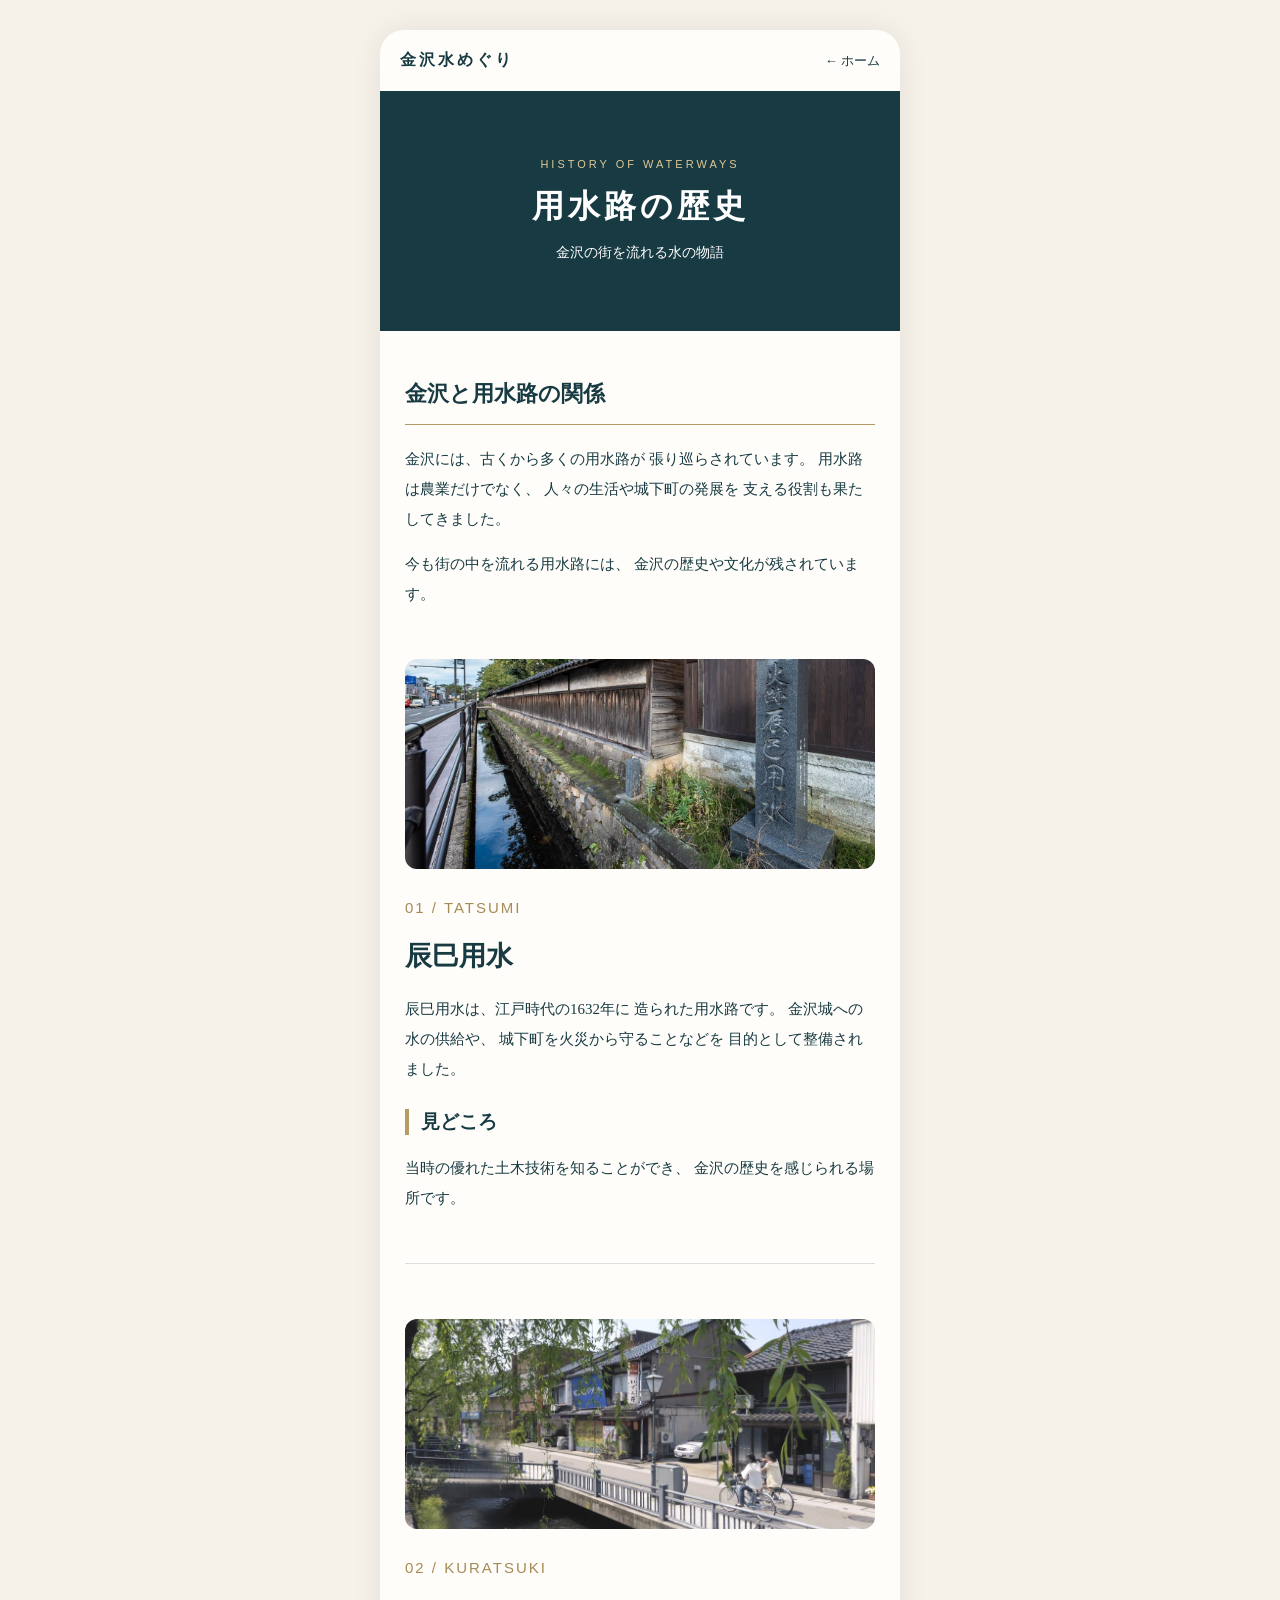
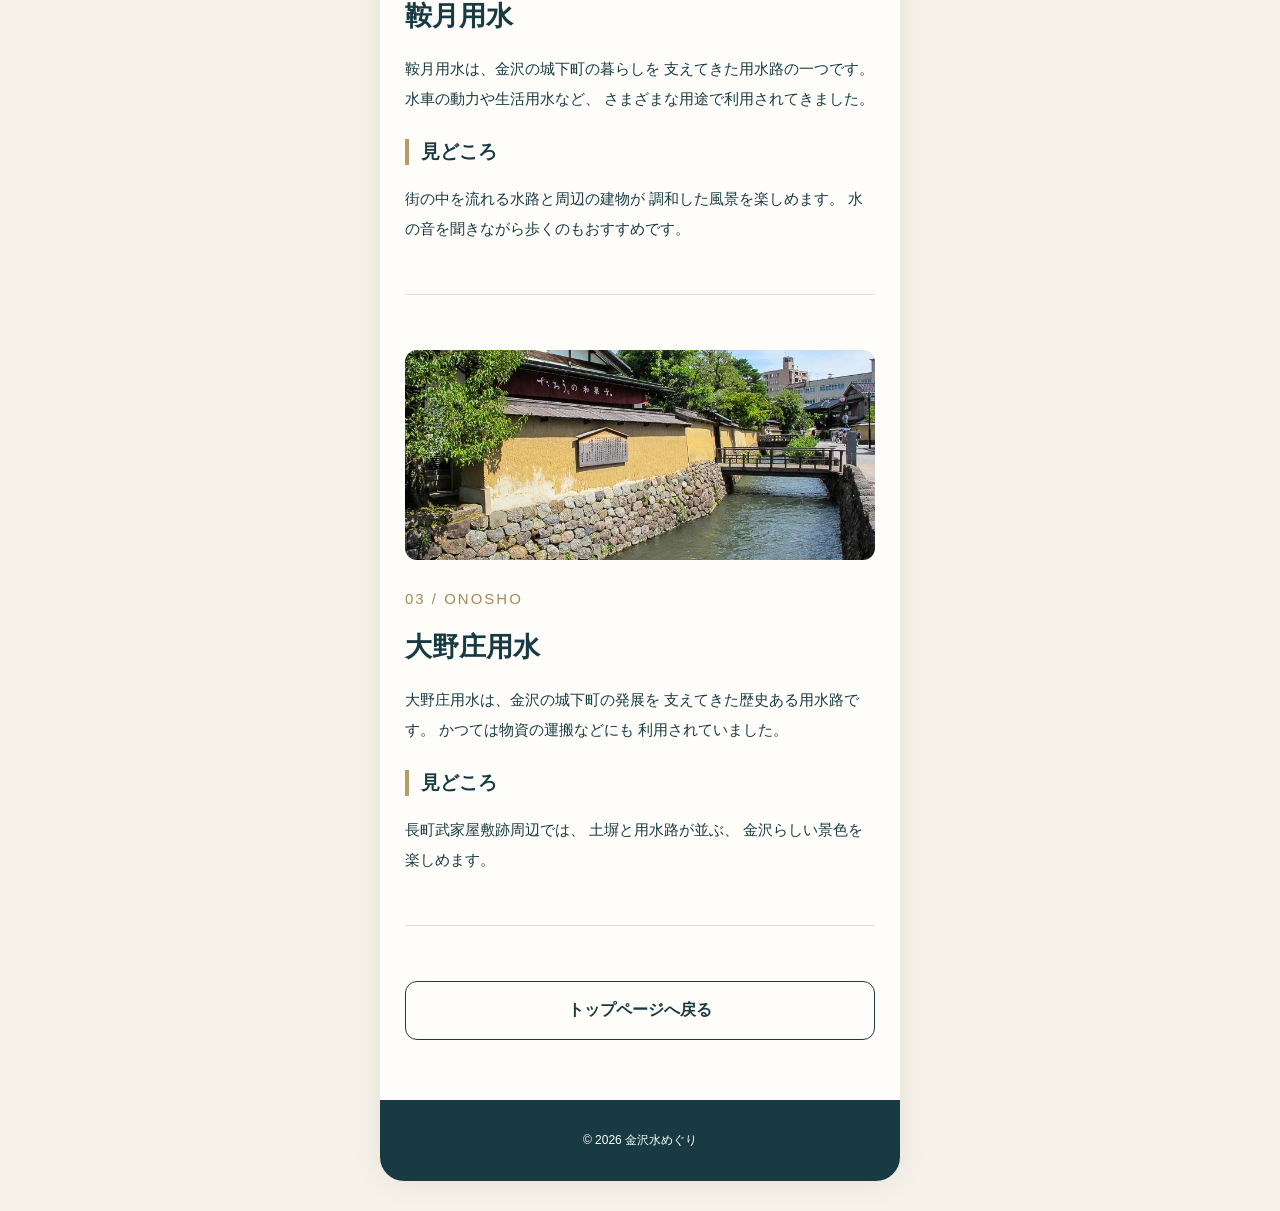
==== history.html @ 0e423199 "Add files via upload" ====
<!DOCTYPE html>
<html lang="ja">
<head>
    <meta charset="UTF-8">
    <meta name="viewport" content="width=device-width, initial-scale=1.0">
    <title>用水路の歴史 | 金沢水めぐり</title>
    <link rel="stylesheet" href="style.css">
</head>
<body>

<div class="site">

    <header class="header">
        <a href="index.html" class="brand">
            金沢水めぐり
        </a>
        <a href="index.html" class="back-link">
            ← ホーム
        </a>
    </header>

    <section class="history-hero">
        <p class="section-label">HISTORY OF WATERWAYS</p>
        <h1>用水路の歴史</h1>
        <p>金沢の街を流れる水の物語</p>
    </section>

    <main class="history-main">

        <section class="history-intro">
            <h2>金沢と用水路の関係</h2>
            <p>
                金沢には、古くから多くの用水路が
                張り巡らされています。
                用水路は農業だけでなく、
                人々の生活や城下町の発展を
                支える役割も果たしてきました。
            </p>
            <p>
                今も街の中を流れる用水路には、
                金沢の歴史や文化が残されています。
            </p>
        </section>

        <section class="waterway">

            <img src="tatsumi.jpg"
                 alt="辰巳用水の風景">

            <p class="waterway-number">01 / TATSUMI</p>
            <h2>辰巳用水</h2>

            <p>
                辰巳用水は、江戸時代の1632年に
                造られた用水路です。
                金沢城への水の供給や、
                城下町を火災から守ることなどを
                目的として整備されました。
            </p>

            <h3>見どころ</h3>
            <p>
                当時の優れた土木技術を知ることができ、
                金沢の歴史を感じられる場所です。
            </p>

        </section>

        <section class="waterway">

            <img src="kuratsuki.jpg"
                 alt="鞍月用水の風景">

            <p class="waterway-number">02 / KURATSUKI</p>
            <h2>鞍月用水</h2>

            <p>
                鞍月用水は、金沢の城下町の暮らしを
                支えてきた用水路の一つです。
                水車の動力や生活用水など、
                さまざまな用途で利用されてきました。
            </p>

            <h3>見どころ</h3>
            <p>
                街の中を流れる水路と周辺の建物が
                調和した風景を楽しめます。
                水の音を聞きながら歩くのもおすすめです。
            </p>

        </section>

        <section class="waterway">

            <img src="onosho.jpg"
                 alt="大野庄用水の風景">

            <p class="waterway-number">03 / ONOSHO</p>
            <h2>大野庄用水</h2>

            <p>
                大野庄用水は、金沢の城下町の発展を
                支えてきた歴史ある用水路です。
                かつては物資の運搬などにも
                利用されていました。
            </p>

            <h3>見どころ</h3>
            <p>
                長町武家屋敷跡周辺では、
                土塀と用水路が並ぶ、
                金沢らしい景色を楽しめます。
            </p>

        </section>

        <a href="index.html" class="return-button">
            トップページへ戻る
        </a>

    </main>

    <footer>
        <p>© 2026 金沢水めぐり</p>
    </footer>

</div>

</body>
</html>
---- style.css ----
:root {
    --navy: #183b43;
    --gold: #b69b64;
    --cream: #f6f2e9;
}

* {
    box-sizing: border-box;
}

body {
    margin: 0;
    background: var(--cream);
    color: var(--navy);
    font-family: "Yu Mincho", "Hiragino Mincho ProN", serif;
}

.site {
    max-width: 520px;
    min-height: 100vh;
    margin: auto;
    background: #fffdf9;
    box-shadow: 0 0 30px rgba(0,0,0,0.08);
}

.header {
    display: flex;
    justify-content: space-between;
    align-items: center;
    padding: 20px;
    border-bottom: 1px solid var(--navy);
}

.brand {
    font-weight: bold;
    letter-spacing: 3px;
    color: var(--navy);
    text-decoration: none;
}

.language {
    border: 1px solid var(--navy);
    border-radius: 20px;
    background: transparent;
    color: var(--navy);
    padding: 8px 12px;
    cursor: pointer;
}

.hero {
    min-height: 340px;
    display: flex;
    align-items: center;
    justify-content: center;
    text-align: center;

    background:
        linear-gradient(rgba(10,35,42,.45), rgba(10,35,42,.6)),
        url("kanazawa-water.jpg") center/cover;
    color: white;
}

.hero-content {
    padding: 30px 20px;
}

.hero-subtitle {
    font-family: sans-serif;
    font-size: 11px;
    letter-spacing: 4px;
    color: #e8d7ad;
}

.hero h1 {
    font-size: clamp(34px, 9vw, 46px);
    line-height: 1.5;
    letter-spacing: 5px;
    margin: 15px 0;
}

.hero-description {
    line-height: 2;
    font-size: 14px;
}

main {
    padding: 35px 25px 50px;
    text-align: center;
}

.section-label {
    color: var(--gold);
    font-family: sans-serif;
    font-size: 11px;
    letter-spacing: 3px;
}

main > h2 {
    font-size: 22px;
    margin-bottom: 35px;
}

.menu {
    display: flex;
    flex-direction: column;
    gap: 20px;
}

.menu-card {
    min-height: 90px;
    border: 1.5px solid var(--navy);
    border-radius: 14px;
    padding: 20px;
    display: flex;
    align-items: center;
    gap: 15px;
    color: var(--navy);
    text-decoration: none;
    background: white;
    transition: 0.2s;
}

.menu-card:hover {
    background: var(--navy);
    color: white;
    transform: translateY(-2px);
}

.menu-number {
    color: var(--gold);
    font-family: sans-serif;
    font-size: 13px;
}

.menu-title {
    flex: 1;
    font-size: 22px;
    font-weight: bold;
    text-align: center;
}

.menu-arrow {
    font-size: 22px;
}

.introduction {
    margin-top: 60px;
    padding: 30px 15px;
    border-top: 1px solid var(--gold);
}

.introduction h2 {
    font-size: 24px;
}

.introduction p {
    line-height: 2.2;
    font-size: 14px;
}

footer {
    padding: 20px;
    background: var(--navy);
    color: white;
    text-align: center;
    font-family: sans-serif;
    font-size: 12px;
}

@media (min-width: 700px) {
    .site {
        margin: 30px auto;
        border-radius: 24px;
        overflow: hidden;
    }
}


/* 歴史ページ */

.back-link {
    color: var(--navy);
    text-decoration: none;
    font-size: 13px;
}

.history-hero {
    background-color: var(--navy);
    color: white;
    padding: 55px 20px;
    text-align: center;
}

.history-hero .section-label {
    color: #dfc796;
}

.history-hero h1 {
    font-size: 32px;
    letter-spacing: 4px;
    margin: 15px 0;
}

.history-hero > p:last-child {
    font-size: 14px;
}

.history-main {
    padding: 30px 25px 60px;
    text-align: left;
}

.history-intro {
    margin-bottom: 50px;
}

.history-intro h2 {
    font-size: 22px;
    border-bottom: 1px solid var(--gold);
    padding-bottom: 15px;
}

.history-intro p,
.waterway p {
    line-height: 2;
    font-size: 15px;
}

.waterway {
    margin-bottom: 55px;
    padding-bottom: 35px;
    border-bottom: 1px solid #ddd;
}

.waterway img {
    width: 100%;
    height: 210px;
    object-fit: cover;
    border-radius: 12px;
    background: #e8e8e8;
}

.waterway-number {
    color: #a68a55;
    font-family: sans-serif;
    font-size: 12px;
    letter-spacing: 2px;
    margin-top: 20px;
}

.waterway h2 {
    font-size: 27px;
    margin: 10px 0 20px;
}

.waterway h3 {
    color: var(--navy);
    border-left: 4px solid var(--gold);
    padding-left: 12px;
    margin-top: 25px;
}

.return-button {
    display: block;
    text-align: center;
    padding: 18px;
    border: 1px solid var(--navy);
    border-radius: 12px;
    color: var(--navy);
    text-decoration: none;
    font-weight: bold;
}

.return-button:hover {
    background: var(--navy);
    color: white;
}
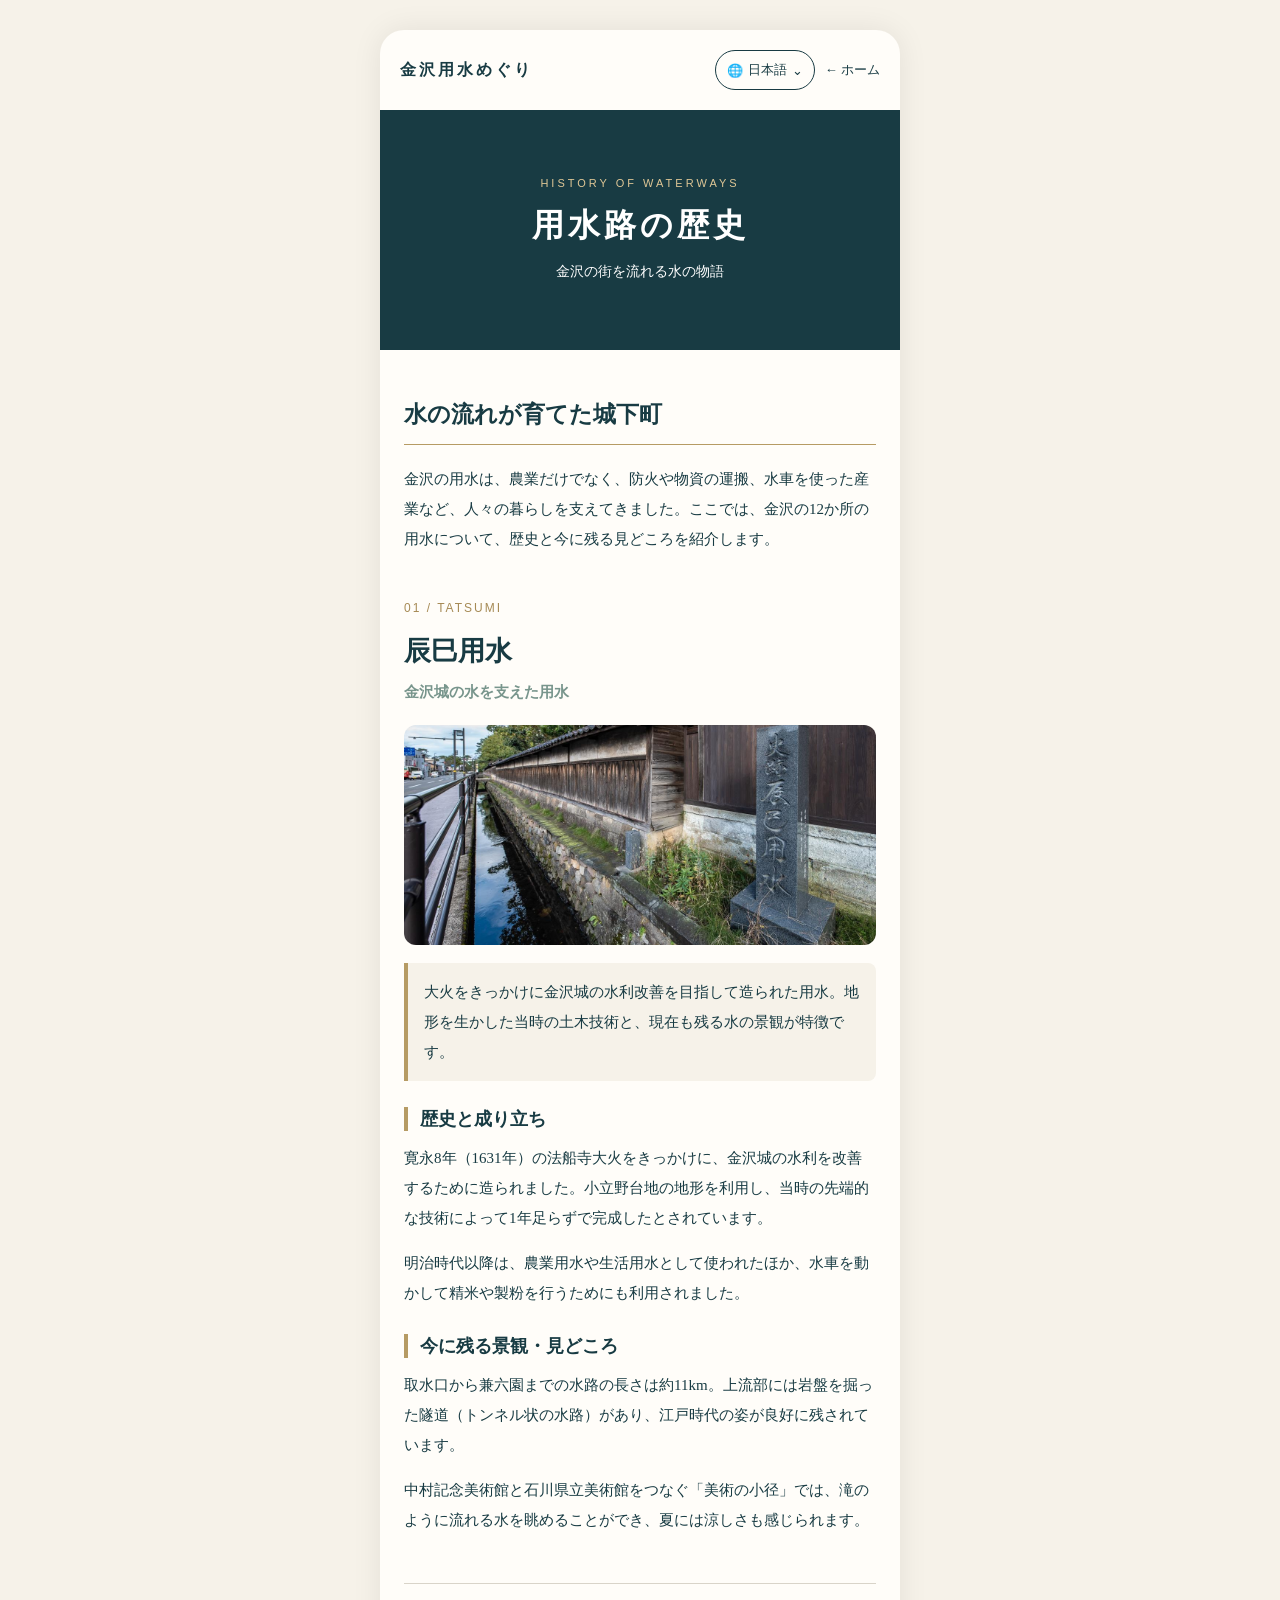
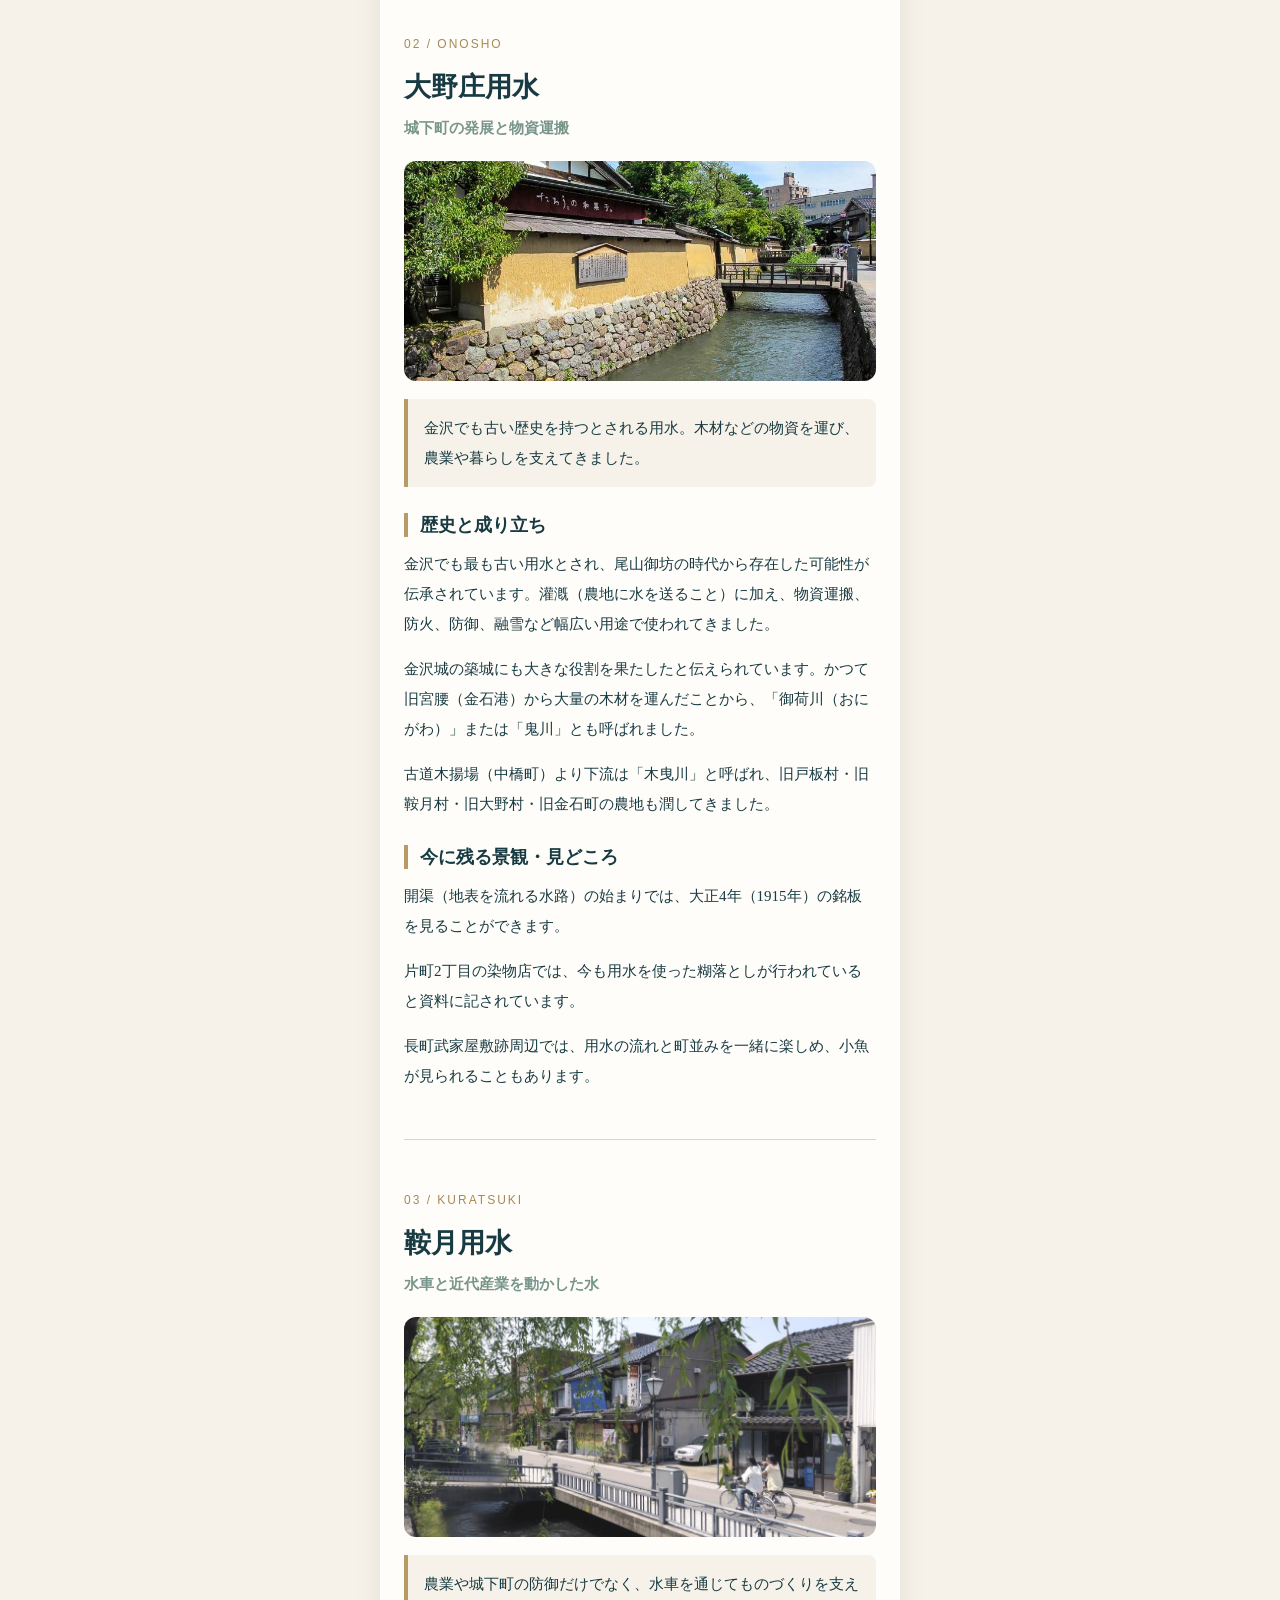
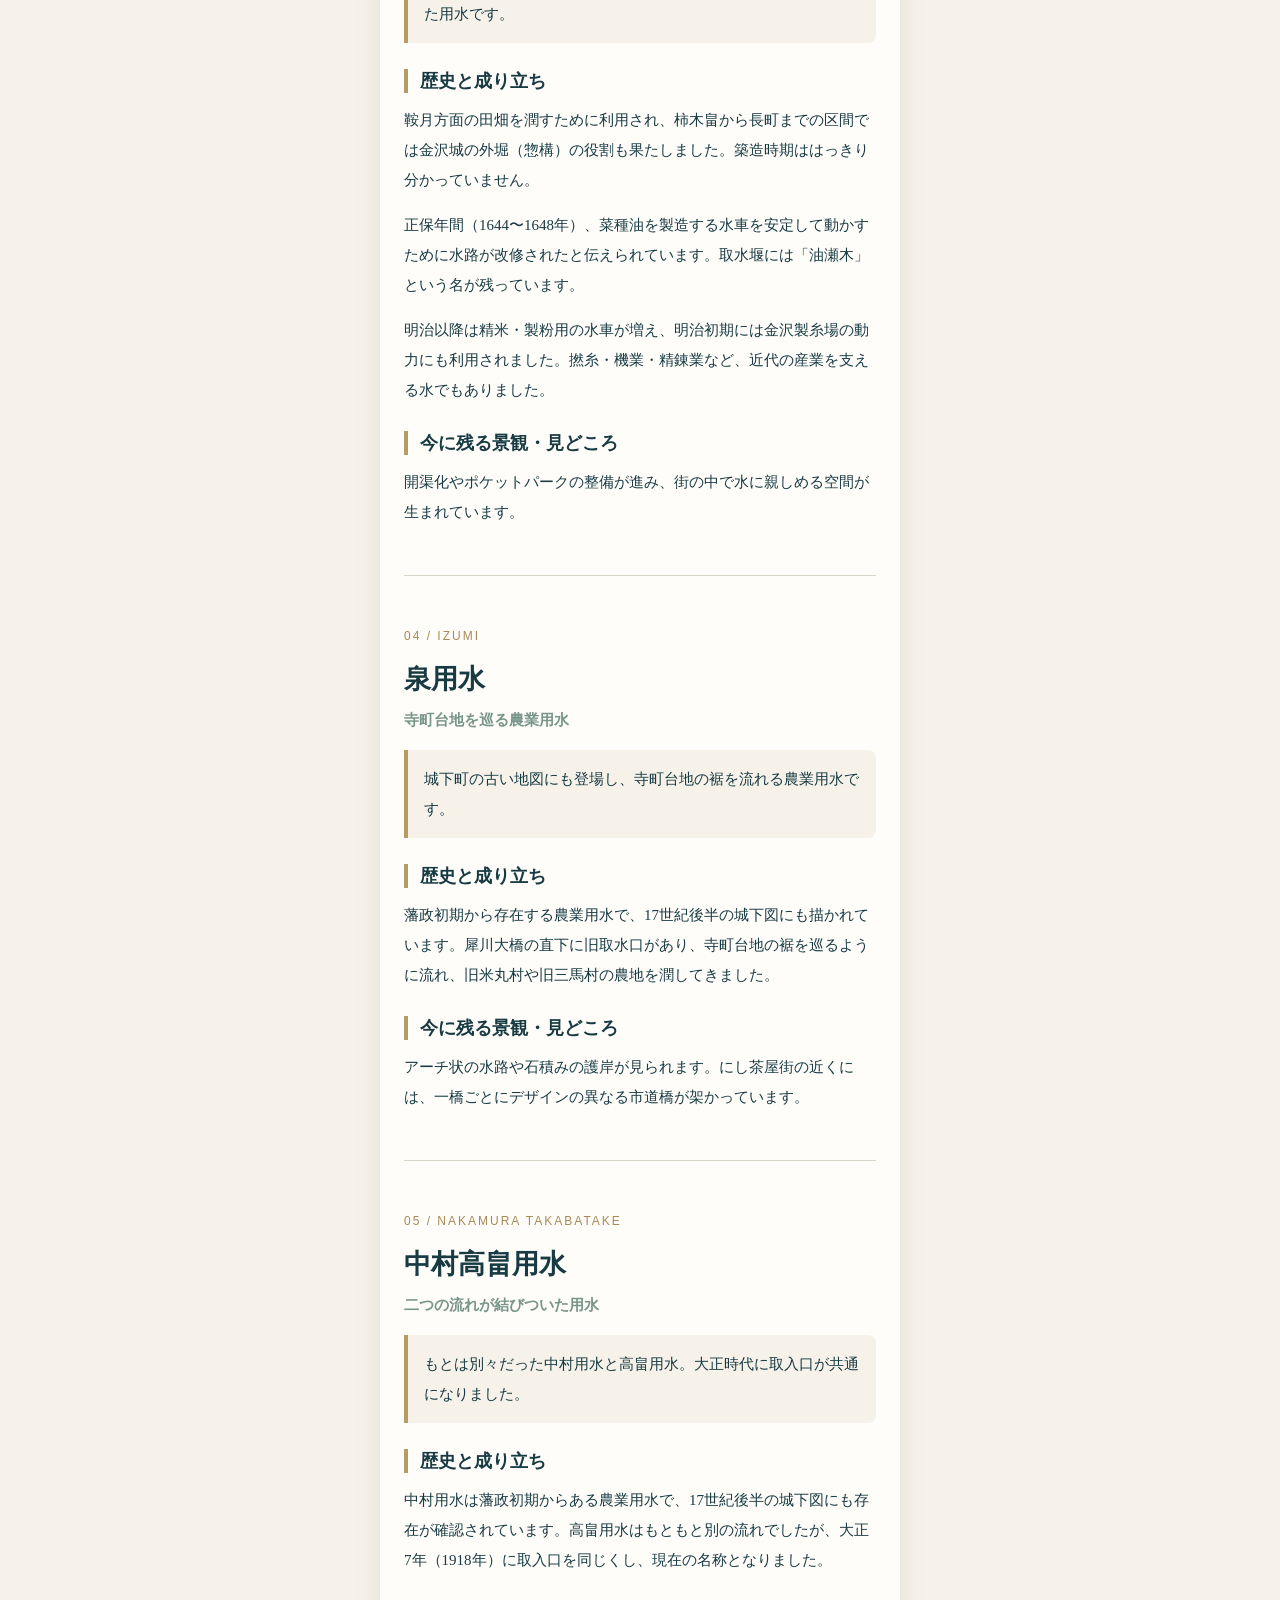
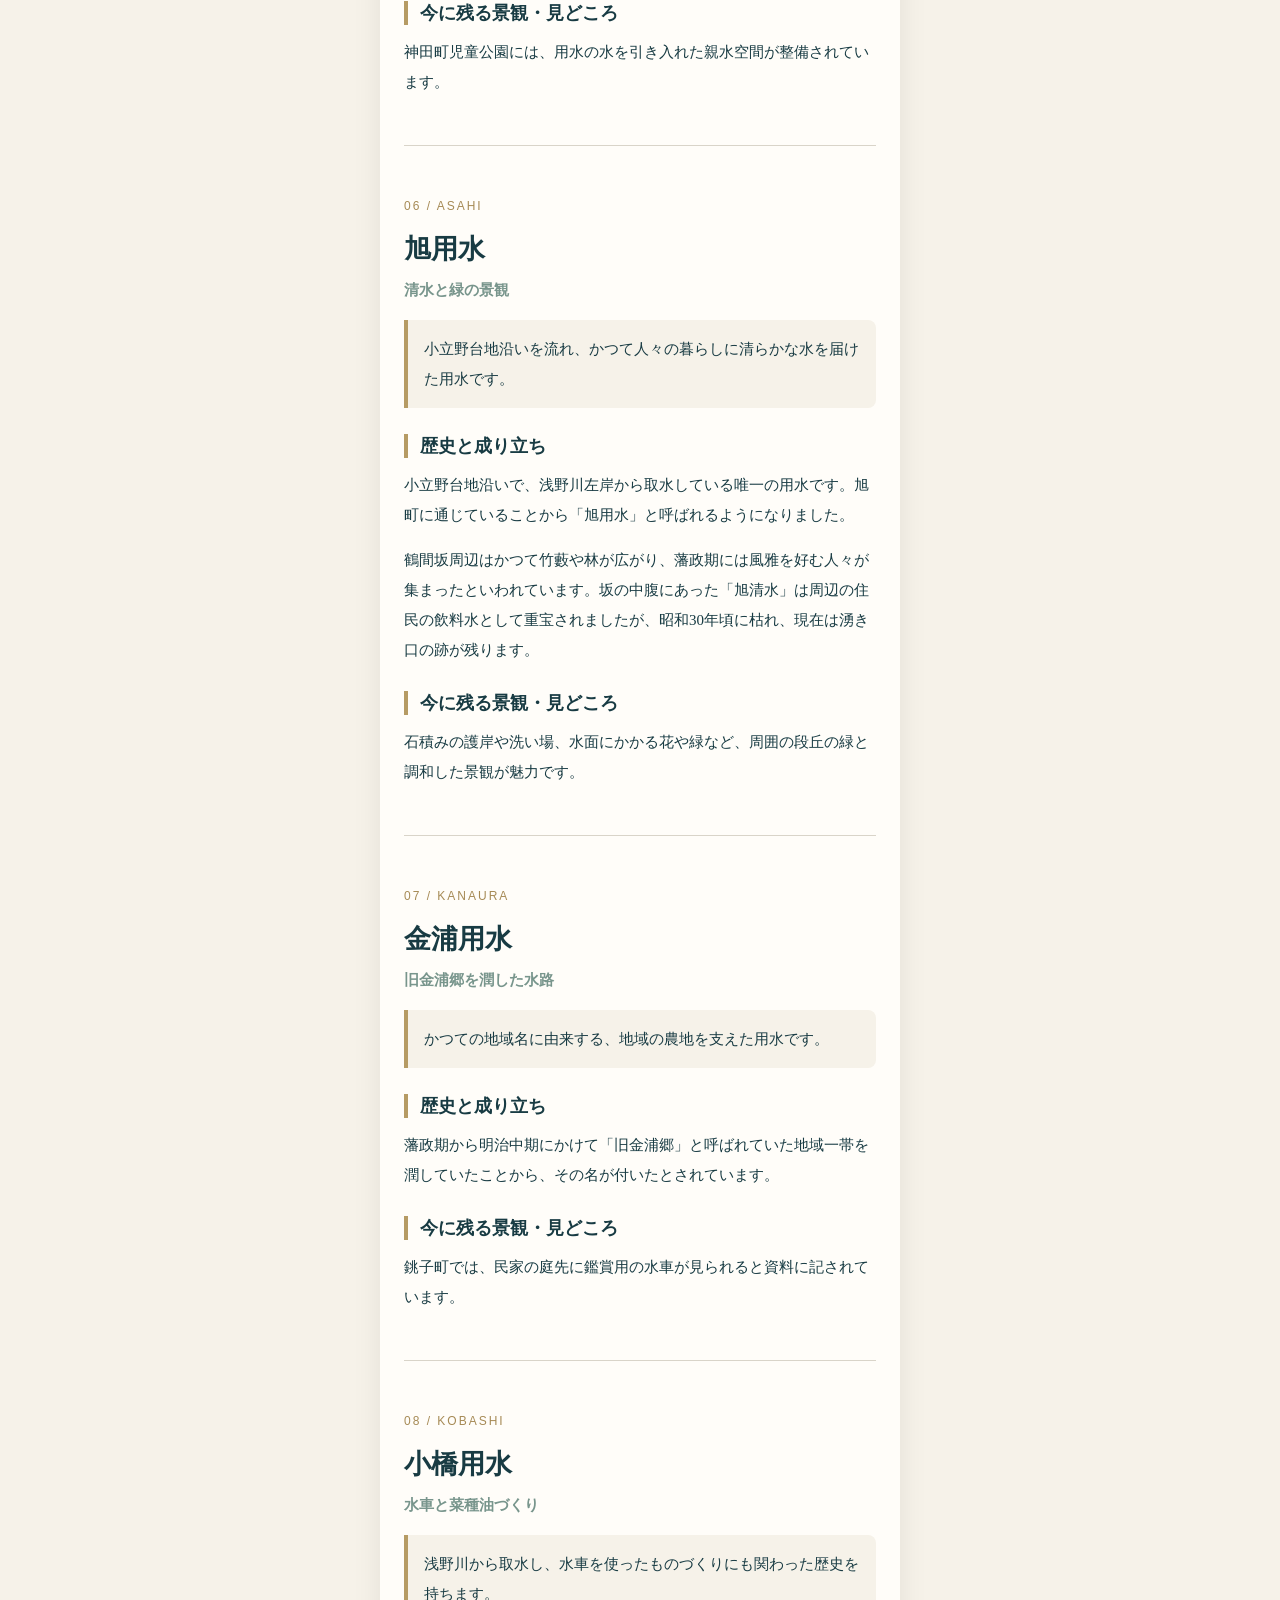
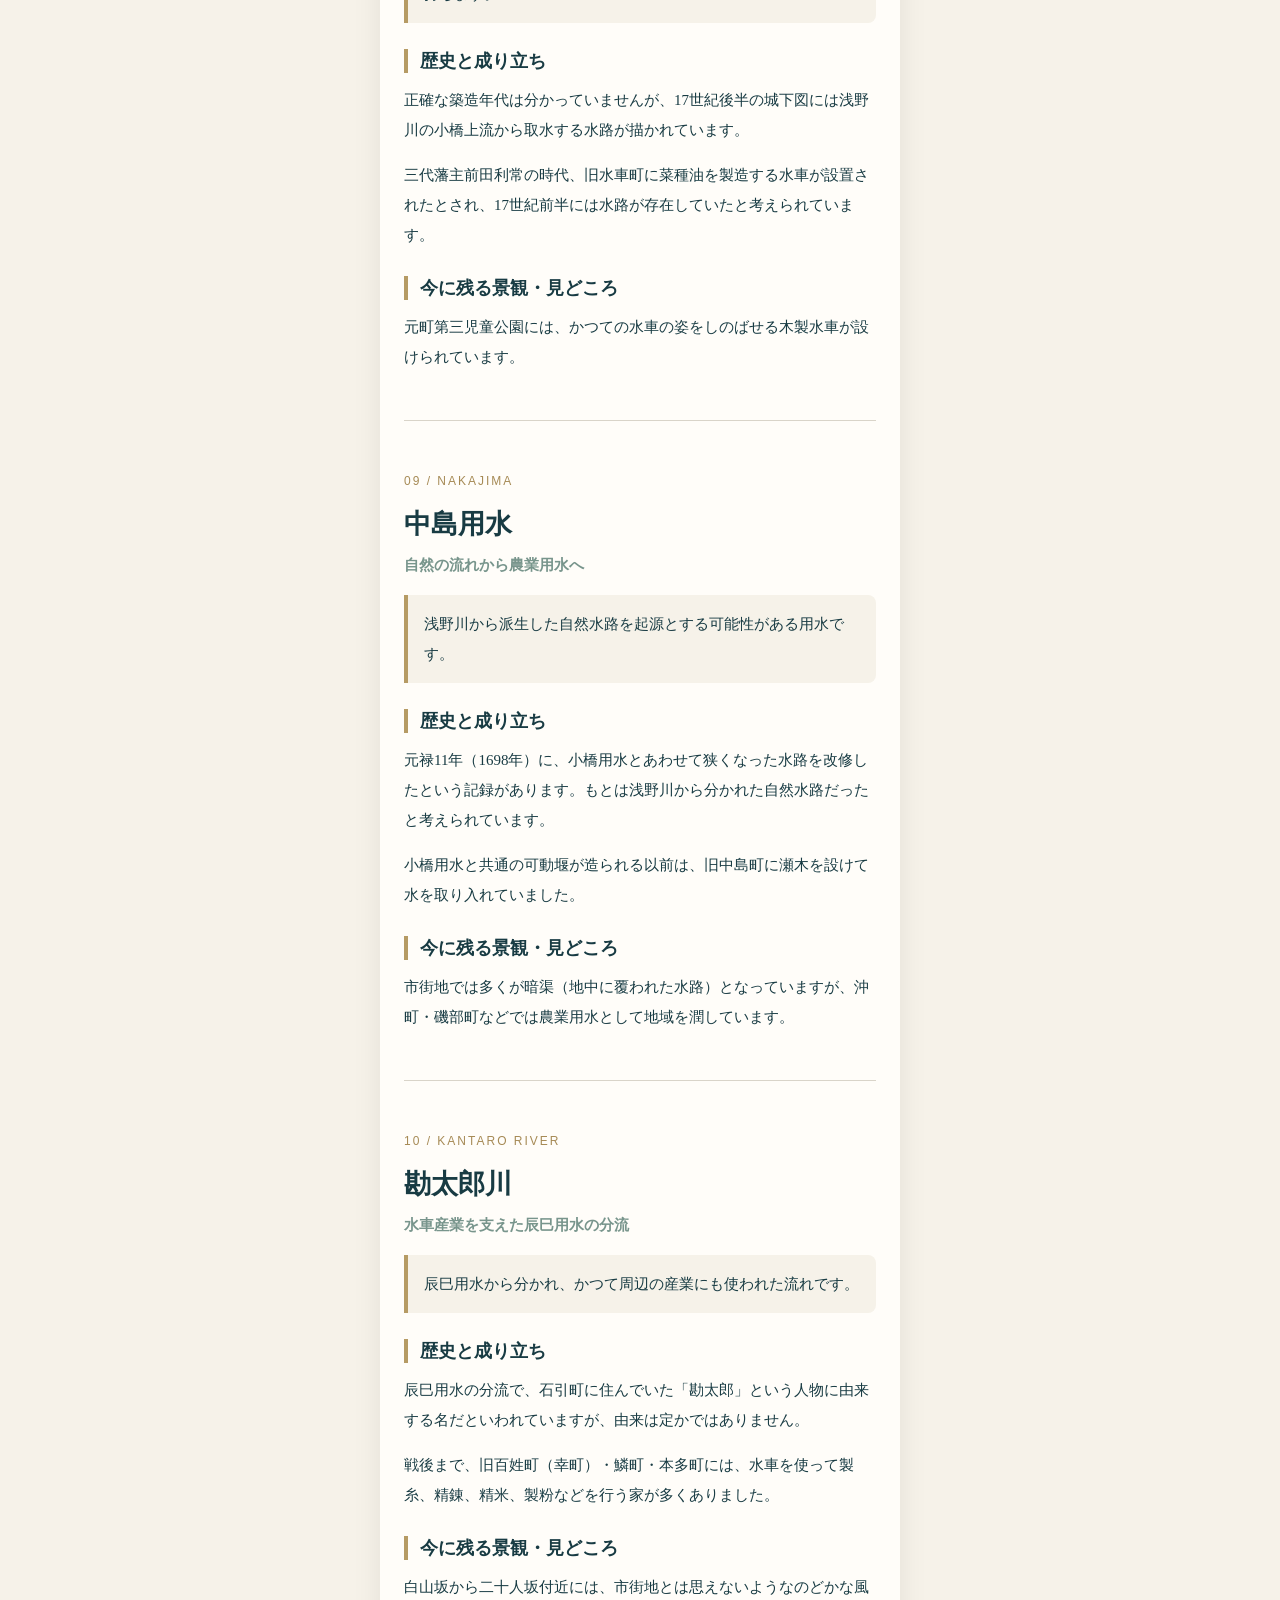
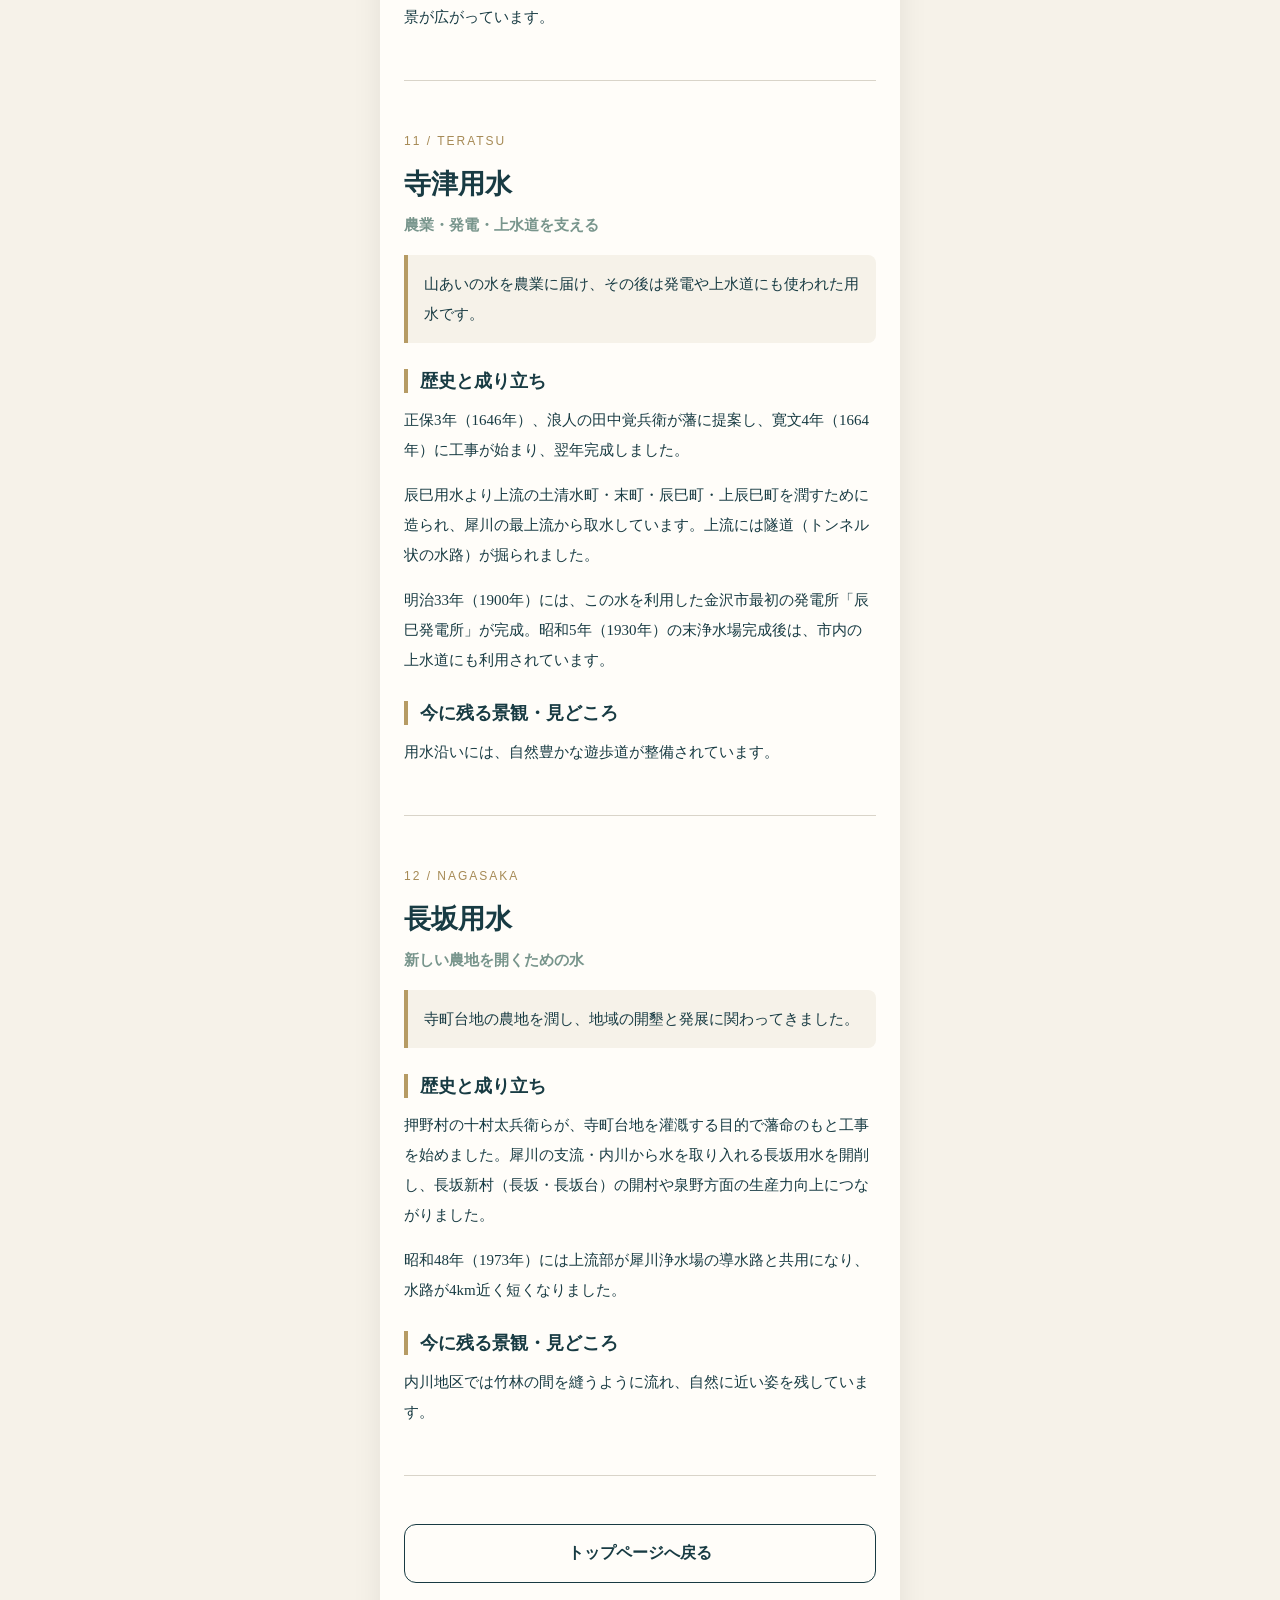
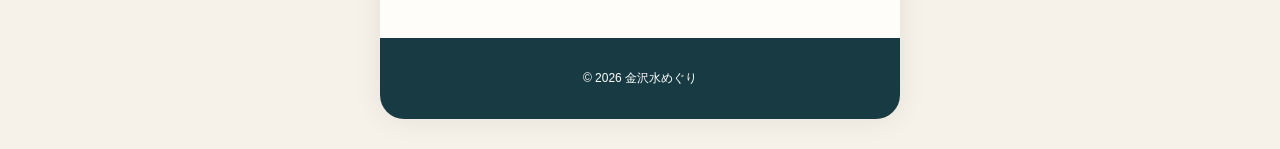
==== commit 17961f35: "Add files via upload" ====
--- a/history.html
+++ b/history.html
@@ -1,131 +1,174 @@
-
-<!DOCTYPE html>
-<html lang="ja">
-<head>
-    <meta charset="UTF-8">
-    <meta name="viewport" content="width=device-width, initial-scale=1.0">
-    <title>用水路の歴史 | 金沢水めぐり</title>
-    <link rel="stylesheet" href="style.css">
-</head>
-<body>
-
-<div class="site">
-
-    <header class="header">
-        <a href="index.html" class="brand">
-            金沢水めぐり
-        </a>
-        <a href="index.html" class="back-link">
-            ← ホーム
-        </a>
-    </header>
-
-    <section class="history-hero">
-        <p class="section-label">HISTORY OF WATERWAYS</p>
-        <h1>用水路の歴史</h1>
-        <p>金沢の街を流れる水の物語</p>
-    </section>
-
-    <main class="history-main">
-
-        <section class="history-intro">
-            <h2>金沢と用水路の関係</h2>
-            <p>
-                金沢には、古くから多くの用水路が
-                張り巡らされています。
-                用水路は農業だけでなく、
-                人々の生活や城下町の発展を
-                支える役割も果たしてきました。
-            </p>
-            <p>
-                今も街の中を流れる用水路には、
-                金沢の歴史や文化が残されています。
-            </p>
-        </section>
-
-        <section class="waterway">
-
-            <img src="tatsumi.jpg"
-                 alt="辰巳用水の風景">
-
-            <p class="waterway-number">01 / TATSUMI</p>
-            <h2>辰巳用水</h2>
-
-            <p>
-                辰巳用水は、江戸時代の1632年に
-                造られた用水路です。
-                金沢城への水の供給や、
-                城下町を火災から守ることなどを
-                目的として整備されました。
-            </p>
-
-            <h3>見どころ</h3>
-            <p>
-                当時の優れた土木技術を知ることができ、
-                金沢の歴史を感じられる場所です。
-            </p>
-
-        </section>
-
-        <section class="waterway">
-
-            <img src="kuratsuki.jpg"
-                 alt="鞍月用水の風景">
-
-            <p class="waterway-number">02 / KURATSUKI</p>
-            <h2>鞍月用水</h2>
-
-            <p>
-                鞍月用水は、金沢の城下町の暮らしを
-                支えてきた用水路の一つです。
-                水車の動力や生活用水など、
-                さまざまな用途で利用されてきました。
-            </p>
-
-            <h3>見どころ</h3>
-            <p>
-                街の中を流れる水路と周辺の建物が
-                調和した風景を楽しめます。
-                水の音を聞きながら歩くのもおすすめです。
-            </p>
-
-        </section>
-
-        <section class="waterway">
-
-            <img src="onosho.jpg"
-                 alt="大野庄用水の風景">
-
-            <p class="waterway-number">03 / ONOSHO</p>
-            <h2>大野庄用水</h2>
-
-            <p>
-                大野庄用水は、金沢の城下町の発展を
-                支えてきた歴史ある用水路です。
-                かつては物資の運搬などにも
-                利用されていました。
-            </p>
-
-            <h3>見どころ</h3>
-            <p>
-                長町武家屋敷跡周辺では、
-                土塀と用水路が並ぶ、
-                金沢らしい景色を楽しめます。
-            </p>
-
-        </section>
-
-        <a href="index.html" class="return-button">
-            トップページへ戻る
-        </a>
-
-    </main>
-
-    <footer>
-        <p>© 2026 金沢水めぐり</p>
-    </footer>
-
-</div>
-
-</body>
-</html>
+<!DOCTYPE html>
+<html lang="ja">
+<head>
+  <meta charset="UTF-8">
+  <meta name="viewport" content="width=device-width, initial-scale=1.0">
+  <title>用水路の歴史 | 金沢水めぐり</title>
+  <link rel="stylesheet" href="style.css">
+  <link rel="stylesheet" href="history.css">
+  <link rel="stylesheet" href="language.css">
+</head>
+<body>
+<div class="site">
+  <header class="header">
+    <a href="index.html" class="brand">金沢用水めぐり</a>
+    <div class="header-actions"><div class="language-picker" id="languagePicker">
+      <button class="language-toggle" id="languageToggle" type="button" aria-haspopup="true" aria-expanded="false" aria-controls="languageOptions"><span aria-hidden="true">🌐</span> <span id="currentLanguage">日本語</span> <span aria-hidden="true">⌄</span></button>
+      <div class="language-options" id="languageOptions" role="menu" hidden></div>
+    </div><a href="index.html" class="back-link">← ホーム</a></div>
+  </header>
+  <section class="history-hero">
+    <p class="section-label">HISTORY OF WATERWAYS</p>
+    <h1>用水路の歴史</h1>
+    <p>金沢の街を流れる水の物語</p>
+  </section>
+  <main class="history-main">
+    <section class="history-intro">
+      <h2>水の流れが育てた城下町</h2>
+      <p>金沢の用水は、農業だけでなく、防火や物資の運搬、水車を使った産業など、人々の暮らしを支えてきました。ここでは、金沢の12か所の用水について、歴史と今に残る見どころを紹介します。</p>
+    </section>
+    <section class="waterway" id="tatsumi">
+      <p class="waterway-number">01 / TATSUMI</p>
+      <h2>辰巳用水</h2>
+      <p class="waterway-tagline">金沢城の水を支えた用水</p>
+      <img src="tatsumi.jpg" alt="辰巳用水の風景" loading="lazy">
+      <p class="waterway-lead">大火をきっかけに金沢城の水利改善を目指して造られた用水。地形を生かした当時の土木技術と、現在も残る水の景観が特徴です。</p>
+      <h3>歴史と成り立ち</h3>
+      <p>寛永8年（1631年）の法船寺大火をきっかけに、金沢城の水利を改善するために造られました。小立野台地の地形を利用し、当時の先端的な技術によって1年足らずで完成したとされています。</p>
+      <p>明治時代以降は、農業用水や生活用水として使われたほか、水車を動かして精米や製粉を行うためにも利用されました。</p>
+      <h3>今に残る景観・見どころ</h3>
+      <p>取水口から兼六園までの水路の長さは約11km。上流部には岩盤を掘った隧道（トンネル状の水路）があり、江戸時代の姿が良好に残されています。</p>
+      <p>中村記念美術館と石川県立美術館をつなぐ「美術の小径」では、滝のように流れる水を眺めることができ、夏には涼しさも感じられます。</p>
+    </section>
+    <section class="waterway" id="onosho">
+      <p class="waterway-number">02 / ONOSHO</p>
+      <h2>大野庄用水</h2>
+      <p class="waterway-tagline">城下町の発展と物資運搬</p>
+      <img src="onosho.jpg" alt="大野庄用水の風景" loading="lazy">
+      <p class="waterway-lead">金沢でも古い歴史を持つとされる用水。木材などの物資を運び、農業や暮らしを支えてきました。</p>
+      <h3>歴史と成り立ち</h3>
+      <p>金沢でも最も古い用水とされ、尾山御坊の時代から存在した可能性が伝承されています。灌漑（農地に水を送ること）に加え、物資運搬、防火、防御、融雪など幅広い用途で使われてきました。</p>
+      <p>金沢城の築城にも大きな役割を果たしたと伝えられています。かつて旧宮腰（金石港）から大量の木材を運んだことから、「御荷川（おにがわ）」または「鬼川」とも呼ばれました。</p>
+      <p>古道木揚場（中橋町）より下流は「木曳川」と呼ばれ、旧戸板村・旧鞍月村・旧大野村・旧金石町の農地も潤してきました。</p>
+      <h3>今に残る景観・見どころ</h3>
+      <p>開渠（地表を流れる水路）の始まりでは、大正4年（1915年）の銘板を見ることができます。</p>
+      <p>片町2丁目の染物店では、今も用水を使った糊落としが行われていると資料に記されています。</p>
+      <p>長町武家屋敷跡周辺では、用水の流れと町並みを一緒に楽しめ、小魚が見られることもあります。</p>
+    </section>
+    <section class="waterway" id="kuratsuki">
+      <p class="waterway-number">03 / KURATSUKI</p>
+      <h2>鞍月用水</h2>
+      <p class="waterway-tagline">水車と近代産業を動かした水</p>
+      <img src="kuratsuki.jpg" alt="鞍月用水の風景" loading="lazy">
+      <p class="waterway-lead">農業や城下町の防御だけでなく、水車を通じてものづくりを支えた用水です。</p>
+      <h3>歴史と成り立ち</h3>
+      <p>鞍月方面の田畑を潤すために利用され、柿木畠から長町までの区間では金沢城の外堀（惣構）の役割も果たしました。築造時期ははっきり分かっていません。</p>
+      <p>正保年間（1644〜1648年）、菜種油を製造する水車を安定して動かすために水路が改修されたと伝えられています。取水堰には「油瀬木」という名が残っています。</p>
+      <p>明治以降は精米・製粉用の水車が増え、明治初期には金沢製糸場の動力にも利用されました。撚糸・機業・精錬業など、近代の産業を支える水でもありました。</p>
+      <h3>今に残る景観・見どころ</h3>
+      <p>開渠化やポケットパークの整備が進み、街の中で水に親しめる空間が生まれています。</p>
+    </section>
+    <section class="waterway" id="izumi">
+      <p class="waterway-number">04 / IZUMI</p>
+      <h2>泉用水</h2>
+      <p class="waterway-tagline">寺町台地を巡る農業用水</p>
+      <p class="waterway-lead">城下町の古い地図にも登場し、寺町台地の裾を流れる農業用水です。</p>
+      <h3>歴史と成り立ち</h3>
+      <p>藩政初期から存在する農業用水で、17世紀後半の城下図にも描かれています。犀川大橋の直下に旧取水口があり、寺町台地の裾を巡るように流れ、旧米丸村や旧三馬村の農地を潤してきました。</p>
+      <h3>今に残る景観・見どころ</h3>
+      <p>アーチ状の水路や石積みの護岸が見られます。にし茶屋街の近くには、一橋ごとにデザインの異なる市道橋が架かっています。</p>
+    </section>
+    <section class="waterway" id="nakamura">
+      <p class="waterway-number">05 / NAKAMURA TAKABATAKE</p>
+      <h2>中村高畠用水</h2>
+      <p class="waterway-tagline">二つの流れが結びついた用水</p>
+      <p class="waterway-lead">もとは別々だった中村用水と高畠用水。大正時代に取入口が共通になりました。</p>
+      <h3>歴史と成り立ち</h3>
+      <p>中村用水は藩政初期からある農業用水で、17世紀後半の城下図にも存在が確認されています。高畠用水はもともと別の流れでしたが、大正7年（1918年）に取入口を同じくし、現在の名称となりました。</p>
+      <h3>今に残る景観・見どころ</h3>
+      <p>神田町児童公園には、用水の水を引き入れた親水空間が整備されています。</p>
+    </section>
+    <section class="waterway" id="asahi">
+      <p class="waterway-number">06 / ASAHI</p>
+      <h2>旭用水</h2>
+      <p class="waterway-tagline">清水と緑の景観</p>
+      <p class="waterway-lead">小立野台地沿いを流れ、かつて人々の暮らしに清らかな水を届けた用水です。</p>
+      <h3>歴史と成り立ち</h3>
+      <p>小立野台地沿いで、浅野川左岸から取水している唯一の用水です。旭町に通じていることから「旭用水」と呼ばれるようになりました。</p>
+      <p>鶴間坂周辺はかつて竹藪や林が広がり、藩政期には風雅を好む人々が集まったといわれています。坂の中腹にあった「旭清水」は周辺の住民の飲料水として重宝されましたが、昭和30年頃に枯れ、現在は湧き口の跡が残ります。</p>
+      <h3>今に残る景観・見どころ</h3>
+      <p>石積みの護岸や洗い場、水面にかかる花や緑など、周囲の段丘の緑と調和した景観が魅力です。</p>
+    </section>
+    <section class="waterway" id="kanaura">
+      <p class="waterway-number">07 / KANAURA</p>
+      <h2>金浦用水</h2>
+      <p class="waterway-tagline">旧金浦郷を潤した水路</p>
+      <p class="waterway-lead">かつての地域名に由来する、地域の農地を支えた用水です。</p>
+      <h3>歴史と成り立ち</h3>
+      <p>藩政期から明治中期にかけて「旧金浦郷」と呼ばれていた地域一帯を潤していたことから、その名が付いたとされています。</p>
+      <h3>今に残る景観・見どころ</h3>
+      <p>銚子町では、民家の庭先に鑑賞用の水車が見られると資料に記されています。</p>
+    </section>
+    <section class="waterway" id="kobashi">
+      <p class="waterway-number">08 / KOBASHI</p>
+      <h2>小橋用水</h2>
+      <p class="waterway-tagline">水車と菜種油づくり</p>
+      <p class="waterway-lead">浅野川から取水し、水車を使ったものづくりにも関わった歴史を持ちます。</p>
+      <h3>歴史と成り立ち</h3>
+      <p>正確な築造年代は分かっていませんが、17世紀後半の城下図には浅野川の小橋上流から取水する水路が描かれています。</p>
+      <p>三代藩主前田利常の時代、旧水車町に菜種油を製造する水車が設置されたとされ、17世紀前半には水路が存在していたと考えられています。</p>
+      <h3>今に残る景観・見どころ</h3>
+      <p>元町第三児童公園には、かつての水車の姿をしのばせる木製水車が設けられています。</p>
+    </section>
+    <section class="waterway" id="nakajima">
+      <p class="waterway-number">09 / NAKAJIMA</p>
+      <h2>中島用水</h2>
+      <p class="waterway-tagline">自然の流れから農業用水へ</p>
+      <p class="waterway-lead">浅野川から派生した自然水路を起源とする可能性がある用水です。</p>
+      <h3>歴史と成り立ち</h3>
+      <p>元禄11年（1698年）に、小橋用水とあわせて狭くなった水路を改修したという記録があります。もとは浅野川から分かれた自然水路だったと考えられています。</p>
+      <p>小橋用水と共通の可動堰が造られる以前は、旧中島町に瀬木を設けて水を取り入れていました。</p>
+      <h3>今に残る景観・見どころ</h3>
+      <p>市街地では多くが暗渠（地中に覆われた水路）となっていますが、沖町・磯部町などでは農業用水として地域を潤しています。</p>
+    </section>
+    <section class="waterway" id="kantarogawa">
+      <p class="waterway-number">10 / KANTARO RIVER</p>
+      <h2>勘太郎川</h2>
+      <p class="waterway-tagline">水車産業を支えた辰巳用水の分流</p>
+      <p class="waterway-lead">辰巳用水から分かれ、かつて周辺の産業にも使われた流れです。</p>
+      <h3>歴史と成り立ち</h3>
+      <p>辰巳用水の分流で、石引町に住んでいた「勘太郎」という人物に由来する名だといわれていますが、由来は定かではありません。</p>
+      <p>戦後まで、旧百姓町（幸町）・鱗町・本多町には、水車を使って製糸、精錬、精米、製粉などを行う家が多くありました。</p>
+      <h3>今に残る景観・見どころ</h3>
+      <p>白山坂から二十人坂付近には、市街地とは思えないようなのどかな風景が広がっています。</p>
+    </section>
+    <section class="waterway" id="teratsu">
+      <p class="waterway-number">11 / TERATSU</p>
+      <h2>寺津用水</h2>
+      <p class="waterway-tagline">農業・発電・上水道を支える</p>
+      <p class="waterway-lead">山あいの水を農業に届け、その後は発電や上水道にも使われた用水です。</p>
+      <h3>歴史と成り立ち</h3>
+      <p>正保3年（1646年）、浪人の田中覚兵衛が藩に提案し、寛文4年（1664年）に工事が始まり、翌年完成しました。</p>
+      <p>辰巳用水より上流の土清水町・末町・辰巳町・上辰巳町を潤すために造られ、犀川の最上流から取水しています。上流には隧道（トンネル状の水路）が掘られました。</p>
+      <p>明治33年（1900年）には、この水を利用した金沢市最初の発電所「辰巳発電所」が完成。昭和5年（1930年）の末浄水場完成後は、市内の上水道にも利用されています。</p>
+      <h3>今に残る景観・見どころ</h3>
+      <p>用水沿いには、自然豊かな遊歩道が整備されています。</p>
+    </section>
+    <section class="waterway" id="nagasaka">
+      <p class="waterway-number">12 / NAGASAKA</p>
+      <h2>長坂用水</h2>
+      <p class="waterway-tagline">新しい農地を開くための水</p>
+      <p class="waterway-lead">寺町台地の農地を潤し、地域の開墾と発展に関わってきました。</p>
+      <h3>歴史と成り立ち</h3>
+      <p>押野村の十村太兵衛らが、寺町台地を灌漑する目的で藩命のもと工事を始めました。犀川の支流・内川から水を取り入れる長坂用水を開削し、長坂新村（長坂・長坂台）の開村や泉野方面の生産力向上につながりました。</p>
+      <p>昭和48年（1973年）には上流部が犀川浄水場の導水路と共用になり、水路が4km近く短くなりました。</p>
+      <h3>今に残る景観・見どころ</h3>
+      <p>内川地区では竹林の間を縫うように流れ、自然に近い姿を残しています。</p>
+    </section>
+    <a href="index.html" class="return-button">トップページへ戻る</a>
+  </main>
+  <footer><p>© 2026 金沢水めぐり</p></footer>
+</div>
+<script src="language.js"></script>
+</body>
+</html>
--- a/history.css
+++ b/history.css
@@ -0,0 +1,17 @@
+/* 歴史紹介：12か所を縦にスクロールして読む形式 */
+.history-main { text-align: left; padding: 30px 24px 55px; }
+.history-intro { margin-bottom: 42px; }
+.history-intro h2 { font-size: 23px; border-bottom: 1px solid #b69b64; padding-bottom: 14px; }
+.history-intro p, .waterway p { font-size: 15px; line-height: 2; }
+.history-scroll-note { font-size: 13px !important; color: #6e7c7e; }
+.waterway { margin-bottom: 48px; padding-bottom: 35px; border-bottom: 1px solid #d9d4c9; }
+.waterway-number { font-family: sans-serif; font-size: 12px !important; color: #a68a55; letter-spacing: 2px; margin: 0; }
+.waterway h2 { font-size: 27px; margin: 8px 0; }
+.waterway-tagline { color: #78958c; font-weight: bold; margin: 0 0 18px; }
+.waterway img { display: block; width: 100%; height: 220px; object-fit: cover; border-radius: 12px; margin: 18px 0; }
+.waterway-lead { padding: 14px 16px; background: #f6f2e9; border-left: 4px solid #b69b64; border-radius: 0 8px 8px 0; }
+.waterway h3 { font-size: 18px; margin: 26px 0 12px; padding-left: 12px; border-left: 4px solid #b69b64; }
+.waterway h3 + p { margin-top: 0; }
+.waterway p { margin-bottom: 13px; }
+.history-source { color: #687779; font-size: 12px; line-height: 1.9; margin: 20px 0 30px; }
+.history-main .return-button { margin-top: 26px; }
--- a/language.css
+++ b/language.css
@@ -0,0 +1,10 @@
+/* 全ページ共通・言語選択 */
+.header-actions { display:flex; align-items:center; gap:10px; }
+.language-picker { position:relative; flex-shrink:0; font-family:system-ui,-apple-system,sans-serif; }
+.language-toggle { display:flex; align-items:center; gap:5px; padding:9px 11px; min-height:40px; border:1px solid #183b43; border-radius:22px; background:#fffdf9; color:#183b43; font-size:13px; cursor:pointer; white-space:nowrap; }
+.language-toggle:hover,.language-toggle:focus-visible { background:#f6f2e9; outline-offset:2px; }
+.language-options { position:absolute; z-index:100; right:0; top:calc(100% + 7px); min-width:138px; padding:5px; background:#fffdf9; border:1px solid #b69b64; border-radius:12px; box-shadow:0 6px 22px #0002; }
+.language-options[hidden] { display:none; }
+.language-option { display:block; width:100%; padding:10px 12px; background:transparent; border:0; border-radius:8px; text-align:left; font-size:14px; color:#183b43; cursor:pointer; }
+.language-option:hover,.language-option:focus-visible { background:#f6f2e9; }
+@media(max-width:380px) { .header {padding:14px 10px;} .header-actions {gap:6px;} .brand {font-size:13px;letter-spacing:1px;} .back-link {font-size:11px;} .language-toggle {padding:8px;font-size:12px;} }
